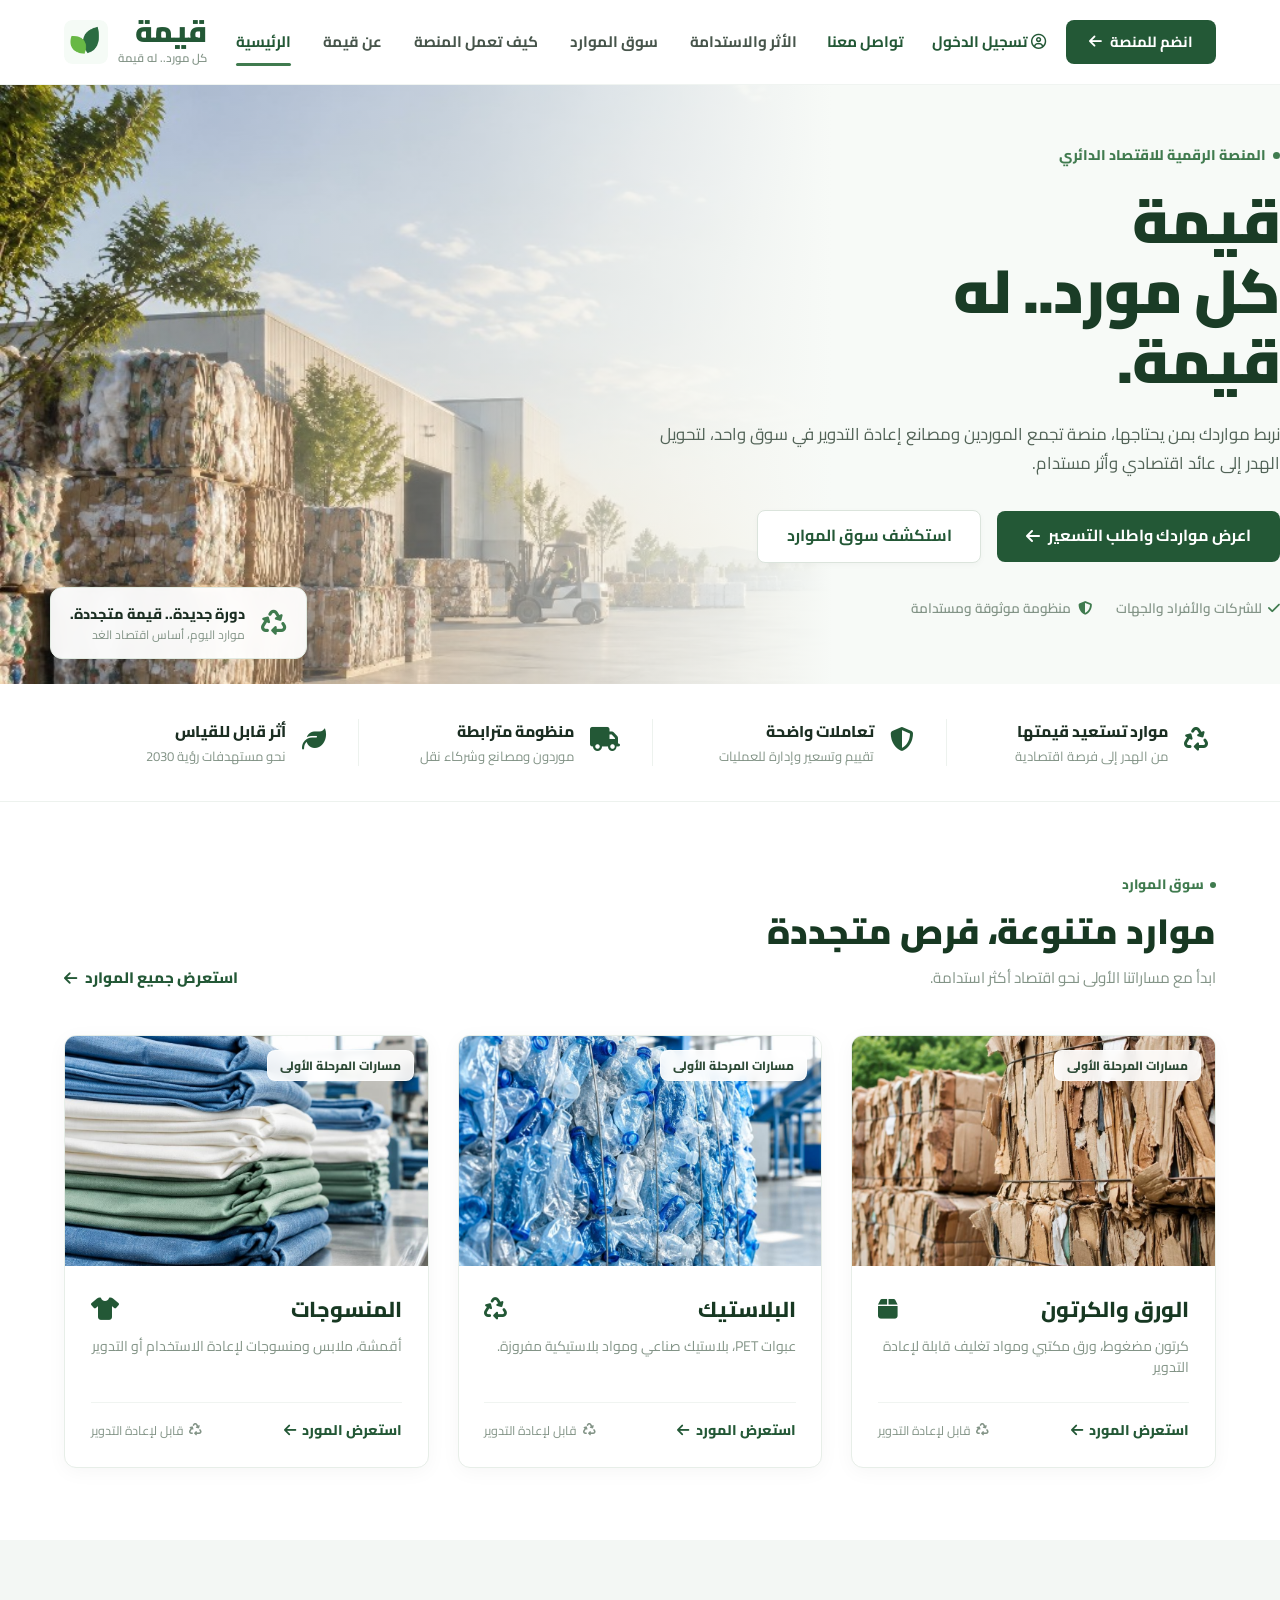
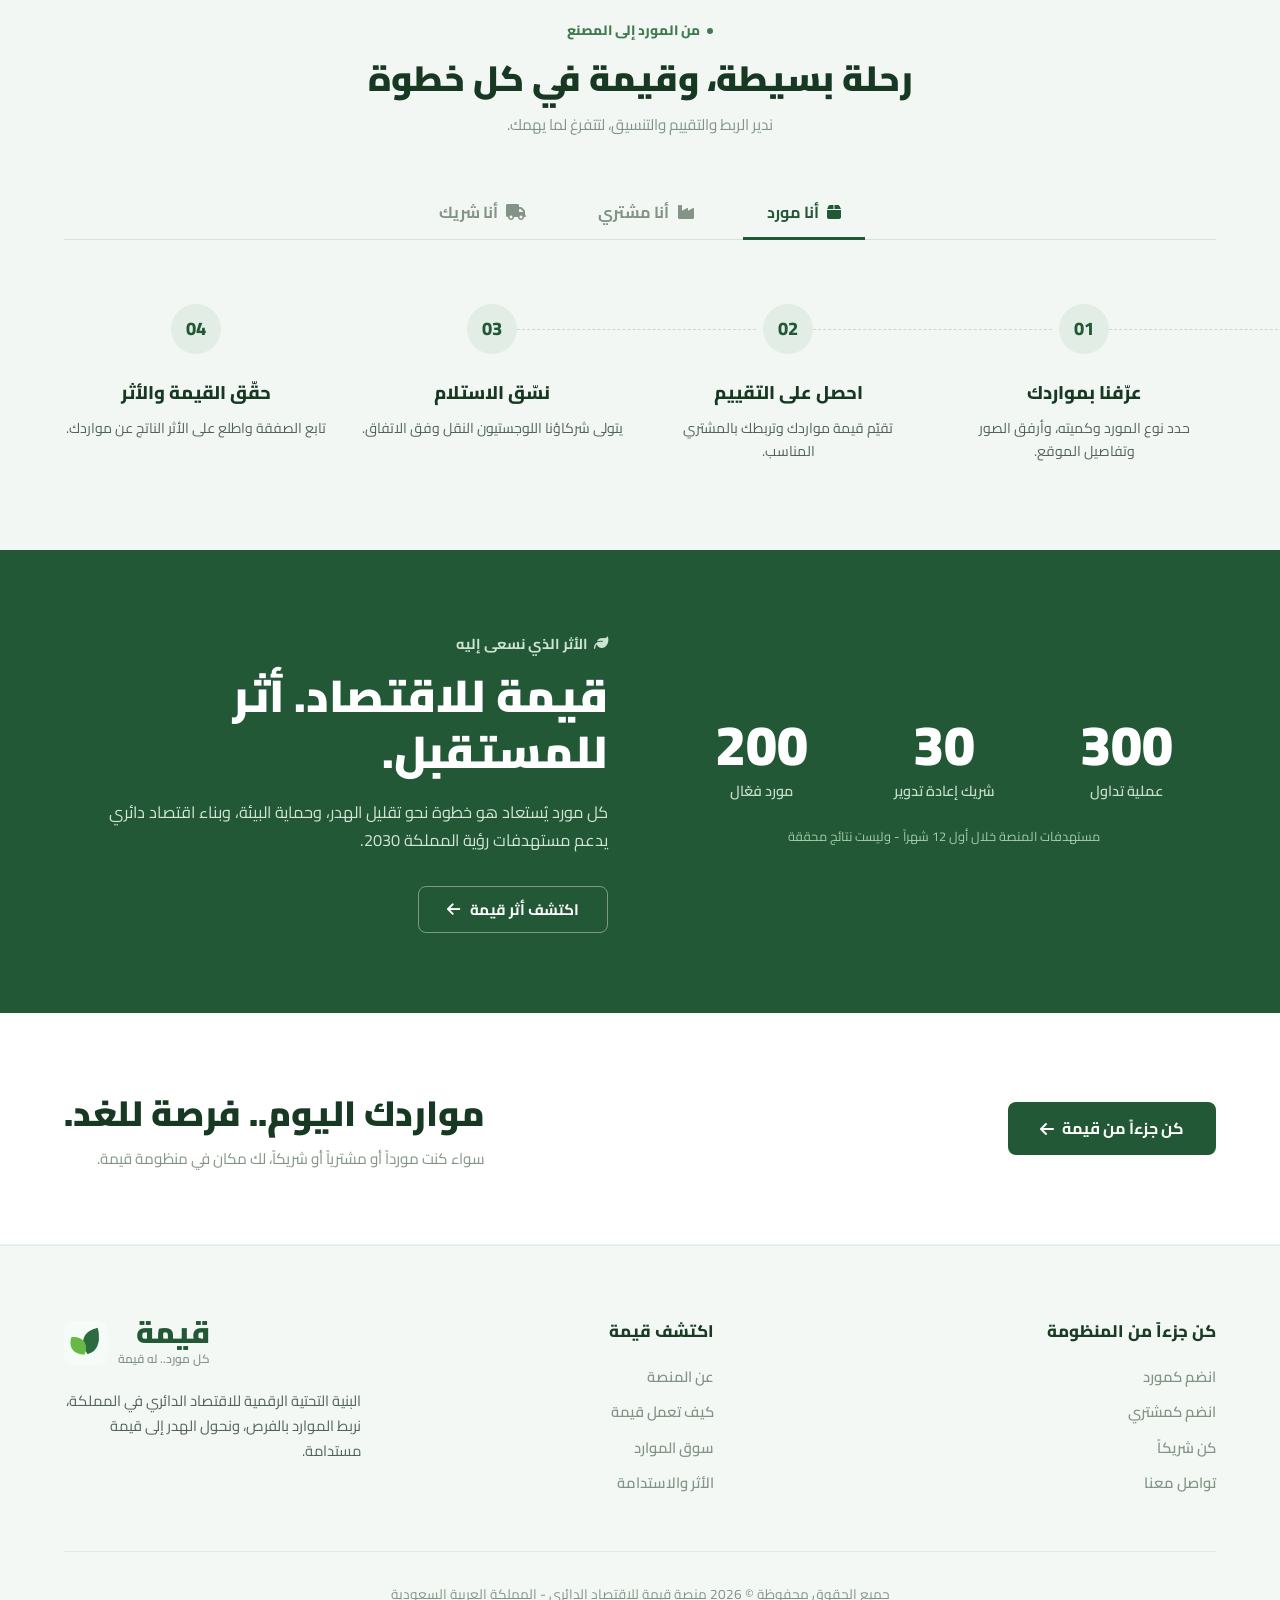
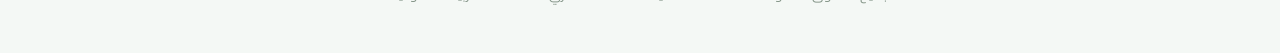
==== index.html @ e6c1860f "Initial commit: منصة قيمة - البنية التحتية الرقمية للاقتصاد الدائري" ====
<!DOCTYPE html>
<html lang="ar" dir="rtl">
<head>
  <meta charset="UTF-8">
  <meta name="viewport" content="width=device-width, initial-scale=1.0">
  <title>قيمة | كل مورد.. له قيمة</title>
  <meta name="description" content="منصة قيمة - المنصة الرقمية للاقتصاد الدائري في المملكة. نربط مواردك بمن يحتاجها، منصة تجمع الموردين ومصانع إعادة التدوير في سوق واحد، لتحويل الهدر إلى عائد واثر مستدام.">
  <link rel="icon" type="image/png" href="images/logo.png">

  <!-- خط Cairo الرسمي -->
  <link rel="preconnect" href="https://fonts.googleapis.com">
  <link rel="preconnect" href="https://fonts.gstatic.com" crossorigin>
  <link href="https://fonts.googleapis.com/css2?family=Cairo:wght@400;600;700;800;900&display=swap" rel="stylesheet">
  
  <!-- Font Awesome Icons -->
  <link rel="stylesheet" href="https://cdnjs.cloudflare.com/ajax/libs/font-awesome/6.4.0/css/all.min.css">
  
  <!-- Stylesheet -->
  <link rel="stylesheet" href="css/style.css">
</head>
<body>

  <!-- شريط الملاحة العلوي -->
  <header class="site-header">
    <div class="container nav-wrapper">
      <!-- أزرار الإجراء والدخول في اليسار -->
      <div class="nav-actions">
        <a href="register.html" class="btn-green-pill">
          انضم للمنصة <i class="fas fa-arrow-left"></i>
        </a>
        <a href="login.html" class="contact-nav-link" style="margin-left: 0.5rem;">
          <i class="far fa-user-circle"></i> تسجيل الدخول
        </a>
        <a href="#contact" class="contact-nav-link">تواصل معنا</a>
      </div>

      <!-- روابط القائمة في المنتصف -->
      <nav class="nav-menu">
        <a href="#impact" class="nav-link">الأثر والاستدامة</a>
        <a href="#marketplace" class="nav-link">سوق الموارد</a>
        <a href="#how-it-works" class="nav-link">كيف تعمل المنصة</a>
        <a href="#about" class="nav-link">عن قيمة</a>
        <a href="#" class="nav-link active">الرئيسية</a>
      </nav>

      <!-- الشعار في اليمين مع الصورة الأصلية -->
      <a href="index.html" class="logo-area">
        <div class="logo-text-wrap">
          <h1>قيمة</h1>
          <span>كل مورد.. له قيمة</span>
        </div>
        <img src="images/logo.png" alt="شعار منصة قيمة" class="logo-img-tag">
      </a>
    </div>
  </header>

  <!-- قسم الـ Hero الرئيسي مع صورة المستودع الأصلية -->
  <section class="hero-section" id="about">
    <div class="hero-bg-container">
      <img src="images/hero.jpg" alt="مستودع إعادة التدوير وإدارة الموارد" class="hero-bg-img">
      <div class="hero-overlay"></div>
    </div>

    <!-- البطاقة العائمة أسفل يمين خلفية البطل -->
    <div class="hero-floating-card">
      <div class="floating-card-icon">
        <i class="fas fa-recycle"></i>
      </div>
      <div class="floating-card-text">
        <h4>دورة جديدة.. قيمة متجددة.</h4>
        <p>موارد اليوم، أساس اقتصاد الغد</p>
      </div>
    </div>

    <div class="container hero-content-wrapper">
      <div class="hero-text-block">
        <div class="hero-tag">
          <span class="dot"></span> المنصة الرقمية للاقتصاد الدائري
        </div>

        <h2 class="hero-heading">
          قيمة<br>
          كل مورد.. له<br>
          قيمة.
        </h2>

        <p class="hero-desc">
          نربط مواردك بمن يحتاجها، منصة تجمع الموردين ومصانع إعادة التدوير في سوق واحد، لتحويل الهدر إلى عائد اقتصادي وأثر مستدام.
        </p>

        <div class="hero-btn-group">
          <a href="portal.html?tab=supplier" class="btn-green-pill" style="padding: 0.8rem 1.8rem; font-size: 1rem;">
            اعرض مواردك واطلب التسعير <i class="fas fa-arrow-left"></i>
          </a>
          <a href="#marketplace" class="btn-outline-white-card" style="padding: 0.8rem 1.8rem; font-size: 1rem;">
            استكشف سوق الموارد
          </a>
        </div>

        <div class="hero-trust-indicators">
          <span><i class="fas fa-check"></i> للشركات والأفراد والجهات</span>
          <span><i class="fas fa-shield-alt"></i> منظومة موثوقة ومستدامة</span>
        </div>
      </div>
    </div>
  </section>

  <!-- شريط الميزات الأربعة -->
  <section class="features-strip">
    <div class="container">
      <div class="features-grid">
        <div class="feature-col">
          <div class="feature-icon-box"><i class="fas fa-recycle"></i></div>
          <div class="feature-info">
            <h4>موارد تستعيد قيمتها</h4>
            <p>من الهدر إلى فرصة اقتصادية</p>
          </div>
        </div>

        <div class="feature-col">
          <div class="feature-icon-box"><i class="fas fa-shield-halved"></i></div>
          <div class="feature-info">
            <h4>تعاملات واضحة</h4>
            <p>تقييم وتسعير وإدارة للعمليات</p>
          </div>
        </div>

        <div class="feature-col">
          <div class="feature-icon-box"><i class="fas fa-truck"></i></div>
          <div class="feature-info">
            <h4>منظومة مترابطة</h4>
            <p>موردون ومصانع وشركاء نقل</p>
          </div>
        </div>

        <div class="feature-col">
          <div class="feature-icon-box"><i class="fas fa-leaf"></i></div>
          <div class="feature-info">
            <h4>أثر قابل للقياس</h4>
            <p>نحو مستهدفات رؤية 2030</p>
          </div>
        </div>
      </div>
    </div>
  </section>

  <!-- قسم سوق الموارد - موارد متنوعة، فرص متجددة مع الصور المرفقة الأصلية -->
  <section class="section-marketplace" id="marketplace">
    <div class="container">
      <div class="sec-head-flex">
        <div>
          <div class="sec-subtitle-tag"><span class="dot"></span> سوق الموارد</div>
          <h2 class="sec-main-title">موارد متنوعة، فرص متجددة</h2>
          <p class="sec-description">ابدأ مع مساراتنا الأولى نحو اقتصاد أكثر استدامة.</p>
        </div>
        <a href="portal.html?tab=buyer" class="link-all-items">
          استعرض جميع الموارد <i class="fas fa-arrow-left"></i>
        </a>
      </div>

      <div class="resource-cards-grid">
        <!-- بطاقة 1: الورق والكرتون مع صورتها الحقيقية -->
        <div class="resource-card">
          <div class="card-img-wrapper">
            <img src="images/paper.jpg" alt="الورق والكرتون">
            <span class="card-badge-phase">مسارات المرحلة الأولى</span>
          </div>
          <div class="card-body-content">
            <div class="card-title-row">
              <h3>الورق والكرتون</h3>
              <i class="fas fa-box card-type-icon"></i>
            </div>
            <p class="card-description-text">كرتون مضغوط، ورق مكتبي ومواد تغليف قابلة لإعادة التدوير</p>
            <div class="card-footer-action">
              <a href="portal.html?tab=buyer" class="view-resource-btn">
                استعرض المورد <i class="fas fa-arrow-left"></i>
              </a>
              <span class="recyclable-tag"><i class="fas fa-recycle"></i> قابل لإعادة التدوير</span>
            </div>
          </div>
        </div>

        <!-- بطاقة 2: البلاستيك مع صورتها الحقيقية -->
        <div class="resource-card">
          <div class="card-img-wrapper">
            <img src="images/plastic.jpg" alt="البلاستيك">
            <span class="card-badge-phase">مسارات المرحلة الأولى</span>
          </div>
          <div class="card-body-content">
            <div class="card-title-row">
              <h3>البلاستيك</h3>
              <i class="fas fa-recycle card-type-icon"></i>
            </div>
            <p class="card-description-text">عبوات PET، بلاستيك صناعي ومواد بلاستيكية مفروزة.</p>
            <div class="card-footer-action">
              <a href="portal.html?tab=buyer" class="view-resource-btn">
                استعرض المورد <i class="fas fa-arrow-left"></i>
              </a>
              <span class="recyclable-tag"><i class="fas fa-recycle"></i> قابل لإعادة التدوير</span>
            </div>
          </div>
        </div>

        <!-- بطاقة 3: المنسوجات مع صورتها الحقيقية -->
        <div class="resource-card">
          <div class="card-img-wrapper">
            <img src="images/textiles.jpg" alt="المنسوجات">
            <span class="card-badge-phase">مسارات المرحلة الأولى</span>
          </div>
          <div class="card-body-content">
            <div class="card-title-row">
              <h3>المنسوجات</h3>
              <i class="fas fa-shirt card-type-icon"></i>
            </div>
            <p class="card-description-text">أقمشة، ملابس ومنسوجات لإعادة الاستخدام أو التدوير</p>
            <div class="card-footer-action">
              <a href="portal.html?tab=buyer" class="view-resource-btn">
                استعرض المورد <i class="fas fa-arrow-left"></i>
              </a>
              <span class="recyclable-tag"><i class="fas fa-recycle"></i> قابل لإعادة التدوير</span>
            </div>
          </div>
        </div>
      </div>
    </div>
  </section>

  <!-- قسم كيف تعمل المنصة - رحلة بسيطة، وقيمة في كل خطوة -->
  <section class="section-process" id="how-it-works">
    <div class="container">
      <div class="process-header">
        <div class="sec-subtitle-tag" style="justify-content: center;"><span class="dot"></span> من المورد إلى المصنع</div>
        <h2 class="sec-main-title">رحلة بسيطة، وقيمة في كل خطوة</h2>
        <p class="sec-description">ندير الربط والتقييم والتنسيق، لتتفرغ لما يهمك.</p>
      </div>

      <!-- تبويبات المسارات -->
      <div class="process-tabs-wrap">
        <button class="process-tab-btn active" data-role="supplier">
          <i class="fas fa-box"></i> أنا مورد
        </button>
        <button class="process-tab-btn" data-role="buyer">
          <i class="fas fa-industry"></i> أنا مشتري
        </button>
        <button class="process-tab-btn" data-role="partner">
          <i class="fas fa-truck"></i> أنا شريك
        </button>
      </div>

      <!-- خطوات المسار -->
      <div class="steps-flow-grid" id="processStepsContainer">
        <!-- خطوة 1 -->
        <div class="step-flow-box">
          <div class="step-number-circle">01</div>
          <h4>عرّفنا بمواردك</h4>
          <p>حدد نوع المورد وكميته، وأرفق الصور وتفاصيل الموقع.</p>
        </div>

        <!-- خطوة 2 -->
        <div class="step-flow-box">
          <div class="step-number-circle">02</div>
          <h4>احصل على التقييم</h4>
          <p>تقيّم قيمة مواردك وتربطك بالمشتري المناسب.</p>
        </div>

        <!-- خطوة 3 -->
        <div class="step-flow-box">
          <div class="step-number-circle">03</div>
          <h4>نسّق الاستلام</h4>
          <p>يتولى شركاؤنا اللوجستيون النقل وفق الاتفاق.</p>
        </div>

        <!-- خطوة 4 -->
        <div class="step-flow-box">
          <div class="step-number-circle">04</div>
          <h4>حقّق القيمة والأثر</h4>
          <p>تابع الصفقة واطلع على الأثر الناتج عن مواردك.</p>
        </div>
      </div>
    </div>
  </section>

  <!-- قسم الأثر الأخضر الداكن - قيمة للاقتصاد. أثر للمستقبل -->
  <section class="section-green-impact" id="impact">
    <div class="container">
      <div class="impact-split-grid">
        <!-- أرقام ومؤشرات الأثر في اليسار -->
        <div class="impact-stats-side">
          <div class="impact-stats-row">
            <div class="stat-metric-box">
              <div class="metric-num">300</div>
              <div class="metric-lbl">عملية تداول</div>
            </div>
            <div class="stat-metric-box">
              <div class="metric-num">30</div>
              <div class="metric-lbl">شريك إعادة تدوير</div>
            </div>
            <div class="stat-metric-box">
              <div class="metric-num">200</div>
              <div class="metric-lbl">مورد فعّال</div>
            </div>
          </div>
          <div class="stat-subtext-note">
            مستهدفات المنصة خلال أول 12 شهراً - وليست نتائج محققة
          </div>
        </div>

        <!-- النصوص والزر في اليمين -->
        <div class="impact-content-side">
          <div class="impact-tag">
            <i class="fas fa-leaf"></i> الأثر الذي نسعى إليه
          </div>
          <h2 class="impact-title">قيمة للاقتصاد. أثر للمستقبل.</h2>
          <p class="impact-desc">
            كل مورد يُستعاد هو خطوة نحو تقليل الهدر، وحماية البيئة، وبناء اقتصاد دائري يدعم مستهدفات رؤية المملكة 2030.
          </p>
          <a href="portal.html?tab=esg" class="impact-cta-btn">
            اكتشف أثر قيمة <i class="fas fa-arrow-left"></i>
          </a>
        </div>
      </div>
    </div>
  </section>

  <!-- شريط الدعوة للانضمام - مواردك اليوم.. فرصة للغد -->
  <section class="section-join-bar" id="contact">
    <div class="container join-bar-flex">
      <a href="portal.html?tab=supplier" class="btn-green-pill" style="padding: 0.85rem 2rem; font-size: 1rem;">
        كن جزءاً من قيمة <i class="fas fa-arrow-left"></i>
      </a>

      <div class="join-text-wrap">
        <h3>مواردك اليوم.. فرصة للغد.</h3>
        <p>سواء كنت مورداً أو مشترياً أو شريكاً، لك مكان في منظومة قيمة.</p>
      </div>
    </div>
  </section>

  <!-- الفوتر النقي الأنيق المتطابق مع التصميم مع الشعار الرسمي -->
  <footer class="site-footer-clean">
    <div class="container">
      <div class="footer-clean-grid">
        <!-- الروابط: انضم إلينا -->
        <div class="footer-clean-col">
          <h4>كن جزءاً من المنظومة</h4>
          <div class="footer-links-clean">
            <a href="portal.html?tab=supplier">انضم كمورد</a>
            <a href="portal.html?tab=buyer">انضم كمشتري</a>
            <a href="portal.html?tab=admin">كن شريكاً</a>
            <a href="#contact">تواصل معنا</a>
          </div>
        </div>

        <!-- الروابط: استكشف قيمة -->
        <div class="footer-clean-col">
          <h4>اكتشف قيمة</h4>
          <div class="footer-links-clean">
            <a href="#about">عن المنصة</a>
            <a href="#how-it-works">كيف تعمل قيمة</a>
            <a href="#marketplace">سوق الموارد</a>
            <a href="#impact">الأثر والاستدامة</a>
          </div>
        </div>

        <!-- هوية الشعار في اليمين مع الصورة الأصلية -->
        <div class="footer-brand-side">
          <div class="logo-area" style="justify-content: flex-end;">
            <div class="logo-text-wrap" style="text-align: right;">
              <h2 style="font-size: 1.85rem; font-weight: 900; color: var(--primary-green); line-height: 1;">قيمة</h2>
              <span style="font-size: 0.75rem; color: var(--text-muted); font-weight: 600;">كل مورد.. له قيمة</span>
            </div>
            <img src="images/logo.png" alt="شعار منصة قيمة" class="logo-img-tag">
          </div>
          <p>
            البنية التحتية الرقمية للاقتصاد الدائري في المملكة، نربط الموارد بالفرص، ونحول الهدر إلى قيمة مستدامة.
          </p>
        </div>
      </div>

      <div class="footer-copyright">
        جميع الحقوق محفوظة © 2026 منصة قيمة للاقتصاد الدائري - المملكة العربية السعودية
      </div>
    </div>
  </footer>

  <!-- ملف الجافاسكريبت -->
  <script src="js/main.js"></script>
</body>
</html>
---- css/style.css ----
/* ==========================================================================
   منصة قيمة - Design System & Exact Match to Provided UI
   Clean, Elegant, Light-Themed Saudi Sustainability Identity
   ========================================================================== */

:root {
  --primary-green: #235836;
  --primary-hover: #1b442a;
  --accent-green: #407b4f;
  --light-green-bg: #f5f8f5;
  --card-tag-bg: #f8fafc;
  --text-dark: #1b2e22;
  --text-body: #526357;
  --text-muted: #839487;
  --border-color: #e4ebe5;
  --white: #ffffff;
  --radius-sm: 8px;
  --radius-md: 12px;
  --radius-lg: 18px;
  --radius-pill: 9999px;
  --font-family: 'Cairo', system-ui, -apple-system, sans-serif;
  --shadow-subtle: 0 4px 20px rgba(0, 0, 0, 0.04);
  --shadow-hover: 0 10px 30px rgba(35, 88, 54, 0.08);
  --transition: all 0.25s ease-in-out;
}

* {
  margin: 0;
  padding: 0;
  box-sizing: border-box;
}

html {
  scroll-behavior: smooth;
}

body {
  font-family: var(--font-family);
  direction: rtl;
  text-align: right;
  background-color: var(--white);
  color: var(--text-dark);
  line-height: 1.6;
  overflow-x: hidden;
}

a {
  text-decoration: none;
  color: inherit;
  transition: var(--transition);
}

ul {
  list-style: none;
}

.container {
  width: 90%;
  max-width: 1280px;
  margin: 0 auto;
}

/* ---------------- Navbar ---------------- */
.site-header {
  background: var(--white);
  border-bottom: 1px solid #f0f4f1;
  position: sticky;
  top: 0;
  z-index: 1000;
}

.nav-wrapper {
  display: flex;
  align-items: center;
  justify-content: space-between;
  height: 84px;
}

.logo-area {
  display: flex;
  align-items: center;
  gap: 0.6rem;
}

.logo-img-tag {
  width: 44px;
  height: 44px;
  object-fit: contain;
  border-radius: var(--radius-sm);
}

.logo-text-wrap h1 {
  font-size: 1.85rem;
  font-weight: 900;
  color: var(--primary-green);
  line-height: 1;
  letter-spacing: -0.5px;
}

.logo-text-wrap span {
  font-size: 0.72rem;
  color: var(--text-muted);
  font-weight: 600;
  display: block;
  margin-top: 2px;
}

.nav-menu {
  display: flex;
  align-items: center;
  gap: 2rem;
}

.nav-link {
  font-size: 0.95rem;
  font-weight: 700;
  color: #47554b;
  position: relative;
  padding: 0.5rem 0;
}

.nav-link:hover, .nav-link.active {
  color: var(--primary-green);
}

.nav-link.active::after {
  content: '';
  position: absolute;
  bottom: -4px;
  right: 0;
  width: 100%;
  height: 3px;
  background-color: var(--accent-green);
  border-radius: var(--radius-pill);
}

.nav-actions {
  display: flex;
  align-items: center;
  gap: 1.25rem;
}

.contact-nav-link {
  font-weight: 700;
  font-size: 0.95rem;
  color: var(--primary-green);
}

.btn-green-pill {
  background-color: var(--primary-green);
  color: var(--white);
  padding: 0.65rem 1.45rem;
  border-radius: var(--radius-sm);
  font-weight: 700;
  font-size: 0.92rem;
  display: inline-flex;
  align-items: center;
  gap: 0.5rem;
  transition: var(--transition);
}

.btn-green-pill:hover {
  background-color: var(--primary-hover);
  color: var(--white);
}

.btn-outline-white-card {
  background: var(--white);
  border: 1px solid #dbe4dc;
  color: var(--primary-green);
  padding: 0.65rem 1.6rem;
  border-radius: var(--radius-sm);
  font-weight: 700;
  font-size: 0.95rem;
  display: inline-flex;
  align-items: center;
  gap: 0.5rem;
  box-shadow: 0 2px 6px rgba(0,0,0,0.03);
  transition: var(--transition);
}

.btn-outline-white-card:hover {
  border-color: var(--primary-green);
}

/* ---------------- Hero Section ---------------- */
.hero-section {
  position: relative;
  min-height: 580px;
  display: flex;
  align-items: center;
  overflow: hidden;
  background-color: #f7faf7;
  padding: 3.5rem 0 4rem;
}

.hero-bg-container {
  position: absolute;
  top: 0;
  left: 0;
  right: 0;
  bottom: 0;
  z-index: 1;
}

.hero-bg-img {
  width: 100%;
  height: 100%;
  object-fit: cover;
  object-position: left center;
}

.hero-overlay {
  position: absolute;
  top: 0;
  left: 0;
  right: 0;
  bottom: 0;
  background: linear-gradient(90deg, transparent 0%, rgba(247, 250, 247, 0.4) 35%, #f7faf7 65%, #f7faf7 100%);
}

.hero-content-wrapper {
  position: relative;
  z-index: 2;
  width: 100%;
  display: flex;
  justify-content: flex-start;
}

.hero-text-block {
  max-width: 630px;
  text-align: right;
  margin-right: 0;
  margin-left: auto;
}

.hero-tag {
  display: inline-flex;
  align-items: center;
  gap: 0.45rem;
  font-size: 0.88rem;
  font-weight: 800;
  color: var(--accent-green);
  margin-bottom: 1.25rem;
}

.hero-tag .dot {
  width: 7px;
  height: 7px;
  background-color: var(--accent-green);
  border-radius: 50%;
}

.hero-heading {
  font-size: 3.8rem;
  font-weight: 900;
  color: #1a3c26;
  line-height: 1.15;
  margin-bottom: 1.5rem;
  letter-spacing: -1px;
}

.hero-desc {
  font-size: 1.05rem;
  color: var(--text-body);
  line-height: 1.7;
  margin-bottom: 2rem;
}

.hero-btn-group {
  display: flex;
  align-items: center;
  gap: 1rem;
  margin-bottom: 2.2rem;
}

.hero-trust-indicators {
  display: flex;
  align-items: center;
  gap: 1.5rem;
  font-size: 0.85rem;
  color: var(--text-muted);
  font-weight: 600;
}

.hero-trust-indicators span {
  display: inline-flex;
  align-items: center;
  gap: 0.4rem;
}

.hero-trust-indicators i {
  color: var(--accent-green);
}

/* Floating Card on Bottom-Left over the warehouse image */
.hero-floating-card {
  position: absolute;
  bottom: 25px;
  left: 50px;
  right: auto;
  z-index: 3;
  background: rgba(255, 255, 255, 0.95);
  backdrop-filter: blur(8px);
  padding: 0.85rem 1.2rem;
  border-radius: var(--radius-md);
  border: 1px solid #e2ece3;
  box-shadow: 0 8px 24px rgba(0, 0, 0, 0.08);
  display: flex;
  align-items: center;
  gap: 1rem;
}

.floating-card-icon {
  font-size: 1.6rem;
  color: var(--accent-green);
}

.floating-card-text h4 {
  font-size: 0.9rem;
  font-weight: 800;
  color: var(--text-dark);
}

.floating-card-text p {
  font-size: 0.75rem;
  color: var(--text-muted);
}

/* ---------------- 4 Features Strip ---------------- */
.features-strip {
  border-bottom: 1px solid #edf2ee;
  background: var(--white);
  padding: 2.2rem 0;
}

.features-grid {
  display: grid;
  grid-template-columns: repeat(4, 1fr);
  gap: 1.5rem;
}

.feature-col {
  display: flex;
  align-items: flex-start;
  gap: 1rem;
  padding: 0 0.5rem;
}

.feature-col:not(:last-child) {
  border-left: 1px solid #edf2ee;
}

.feature-icon-box {
  font-size: 1.5rem;
  color: var(--primary-green);
  flex-shrink: 0;
  margin-top: 2px;
}

.feature-info h4 {
  font-size: 0.98rem;
  font-weight: 800;
  color: var(--text-dark);
  margin-bottom: 0.2rem;
}

.feature-info p {
  font-size: 0.82rem;
  color: var(--text-muted);
  line-height: 1.4;
}

/* ---------------- Marketplace Section ---------------- */
.section-marketplace {
  padding: 4.5rem 0;
  background: var(--white);
}

.sec-head-flex {
  display: flex;
  justify-content: space-between;
  align-items: flex-end;
  margin-bottom: 2.8rem;
}

.sec-subtitle-tag {
  font-size: 0.85rem;
  font-weight: 800;
  color: var(--accent-green);
  display: flex;
  align-items: center;
  gap: 0.4rem;
  margin-bottom: 0.5rem;
}

.sec-subtitle-tag .dot {
  width: 6px;
  height: 6px;
  background: var(--accent-green);
  border-radius: 50%;
}

.sec-main-title {
  font-size: 2.2rem;
  font-weight: 900;
  color: #173822;
  margin-bottom: 0.4rem;
}

.sec-description {
  font-size: 0.95rem;
  color: var(--text-muted);
}

.link-all-items {
  font-size: 0.95rem;
  font-weight: 800;
  color: var(--primary-green);
  display: inline-flex;
  align-items: center;
  gap: 0.5rem;
}

.link-all-items:hover {
  color: var(--accent-green);
}

.resource-cards-grid {
  display: grid;
  grid-template-columns: repeat(3, 1fr);
  gap: 1.8rem;
}

.resource-card {
  background: var(--white);
  border: 1px solid #e7eee8;
  border-radius: var(--radius-md);
  overflow: hidden;
  transition: var(--transition);
  box-shadow: var(--shadow-subtle);
  display: flex;
  flex-direction: column;
}

.resource-card:hover {
  transform: translateY(-5px);
  box-shadow: var(--shadow-hover);
  border-color: #cbdccf;
}

.card-img-wrapper {
  position: relative;
  height: 230px;
  width: 100%;
  overflow: hidden;
  background: #e2ece3;
}

.card-img-wrapper img {
  width: 100%;
  height: 100%;
  object-fit: cover;
}

.card-badge-phase {
  position: absolute;
  top: 14px;
  right: 14px;
  background: rgba(255, 255, 255, 0.9);
  backdrop-filter: blur(4px);
  color: #2c4935;
  font-size: 0.75rem;
  font-weight: 800;
  padding: 0.3rem 0.75rem;
  border-radius: var(--radius-sm);
  border: 1px solid rgba(255, 255, 255, 0.5);
}

.card-body-content {
  padding: 1.6rem;
  flex-grow: 1;
  display: flex;
  flex-direction: column;
}

.card-title-row {
  display: flex;
  align-items: center;
  justify-content: space-between;
  margin-bottom: 0.6rem;
}

.card-title-row h3 {
  font-size: 1.35rem;
  font-weight: 800;
  color: #173822;
}

.card-type-icon {
  font-size: 1.4rem;
  color: var(--primary-green);
}

.card-description-text {
  font-size: 0.88rem;
  color: var(--text-muted);
  line-height: 1.5;
  margin-bottom: 1.5rem;
}

.card-footer-action {
  margin-top: auto;
  border-top: 1px solid #f0f4f1;
  padding-top: 1rem;
  display: flex;
  align-items: center;
  justify-content: space-between;
}

.view-resource-btn {
  font-size: 0.88rem;
  font-weight: 800;
  color: var(--primary-green);
  display: inline-flex;
  align-items: center;
  gap: 0.4rem;
}

.view-resource-btn:hover {
  gap: 0.7rem;
}

.recyclable-tag {
  font-size: 0.78rem;
  color: var(--text-muted);
  display: inline-flex;
  align-items: center;
  gap: 0.35rem;
}

/* ---------------- 4-Step Process Section ---------------- */
.section-process {
  padding: 5rem 0 5.5rem;
  background-color: #f3f7f4;
}

.process-header {
  text-align: center;
  margin-bottom: 3rem;
}

.process-tabs-wrap {
  display: flex;
  justify-content: center;
  gap: 1.5rem;
  margin-bottom: 4rem;
  border-bottom: 1px solid #d9e4db;
  padding-bottom: 0;
}

.process-tab-btn {
  background: transparent;
  border: none;
  font-family: inherit;
  font-size: 1rem;
  font-weight: 700;
  color: var(--text-muted);
  cursor: pointer;
  padding: 0.75rem 1.5rem;
  position: relative;
  display: inline-flex;
  align-items: center;
  gap: 0.5rem;
  transition: var(--transition);
}

.process-tab-btn.active {
  color: var(--primary-green);
}

.process-tab-btn.active::after {
  content: '';
  position: absolute;
  bottom: -1px;
  right: 0;
  width: 100%;
  height: 3px;
  background-color: var(--primary-green);
}

.steps-flow-grid {
  display: grid;
  grid-template-columns: repeat(4, 1fr);
  gap: 2rem;
  text-align: center;
}

.step-flow-box {
  position: relative;
}

.step-flow-box:not(:last-child)::after {
  content: '';
  position: absolute;
  top: 25px;
  right: -50%;
  left: auto;
  width: 100%;
  height: 1px;
  border-top: 1px dashed #cbdad0;
  z-index: 1;
}

.step-number-circle {
  width: 50px;
  height: 50px;
  border-radius: 50%;
  background: #e2ede5;
  color: var(--primary-green);
  font-size: 1.15rem;
  font-weight: 800;
  display: flex;
  align-items: center;
  justify-content: center;
  margin: 0 auto 1.5rem;
  position: relative;
  z-index: 2;
  transition: var(--transition);
}

.step-flow-box:hover .step-number-circle {
  background: var(--primary-green);
  color: var(--white);
}

.step-flow-box h4 {
  font-size: 1.15rem;
  font-weight: 800;
  color: #173822;
  margin-bottom: 0.6rem;
}

.step-flow-box p {
  font-size: 0.88rem;
  color: var(--text-body);
  line-height: 1.6;
}

/* ---------------- Green Impact Banner ---------------- */
.section-green-impact {
  background: var(--primary-green);
  color: var(--white);
  padding: 5rem 0;
}

.impact-split-grid {
  display: grid;
  grid-template-columns: 1fr 1fr;
  align-items: center;
  gap: 4rem;
}

.impact-content-side {
  text-align: right;
}

.impact-tag {
  display: inline-flex;
  align-items: center;
  gap: 0.4rem;
  font-size: 0.9rem;
  color: #cde4d3;
  font-weight: 700;
  margin-bottom: 0.8rem;
}

.impact-title {
  font-size: 2.8rem;
  font-weight: 900;
  line-height: 1.25;
  margin-bottom: 1.2rem;
}

.impact-desc {
  font-size: 1.02rem;
  color: #d1e5d6;
  line-height: 1.7;
  margin-bottom: 2rem;
  max-width: 520px;
}

.impact-cta-btn {
  background: transparent;
  border: 1px solid rgba(255, 255, 255, 0.4);
  color: var(--white);
  padding: 0.65rem 1.75rem;
  border-radius: var(--radius-sm);
  font-weight: 700;
  font-size: 0.95rem;
  display: inline-flex;
  align-items: center;
  gap: 0.6rem;
  transition: var(--transition);
}

.impact-cta-btn:hover {
  background: var(--white);
  color: var(--primary-green);
}

.impact-stats-side {
  display: flex;
  flex-direction: column;
}

.impact-stats-row {
  display: flex;
  justify-content: space-around;
  text-align: center;
  margin-bottom: 1.5rem;
}

.stat-metric-box .metric-num {
  font-size: 3.5rem;
  font-weight: 900;
  line-height: 1;
  margin-bottom: 0.4rem;
}

.stat-metric-box .metric-lbl {
  font-size: 0.9rem;
  color: #c5decb;
  font-weight: 600;
}

.stat-subtext-note {
  text-align: center;
  font-size: 0.8rem;
  color: #a4cca9;
}

/* ---------------- Bottom Join Bar ---------------- */
.section-join-bar {
  padding: 4.5rem 0;
  background: var(--white);
  border-bottom: 1px solid #edf2ee;
}

.join-bar-flex {
  display: flex;
  justify-content: space-between;
  align-items: center;
}

.join-text-wrap h3 {
  font-size: 2.2rem;
  font-weight: 900;
  color: #173822;
  margin-bottom: 0.35rem;
}

.join-text-wrap p {
  font-size: 0.95rem;
  color: var(--text-muted);
}

/* ---------------- Clean Footer ---------------- */
.site-footer-clean {
  background: #f4f8f5;
  padding: 4.5rem 0 3rem;
  border-top: 1px solid #e6ede8;
}

.footer-clean-grid {
  display: grid;
  grid-template-columns: 1.5fr 1fr 1fr;
  gap: 3.5rem;
  margin-bottom: 3.5rem;
}

.footer-brand-side p {
  font-size: 0.92rem;
  color: var(--text-body);
  line-height: 1.7;
  margin-top: 1.2rem;
  max-width: 380px;
}

.footer-clean-col h4 {
  font-size: 1.05rem;
  font-weight: 800;
  color: #1a3c26;
  margin-bottom: 1.25rem;
}

.footer-links-clean {
  display: flex;
  flex-direction: column;
  gap: 0.75rem;
}

.footer-links-clean a {
  font-size: 0.92rem;
  color: var(--text-muted);
  font-weight: 600;
}

.footer-links-clean a:hover {
  color: var(--primary-green);
}

.footer-copyright {
  border-top: 1px solid #e1ebe3;
  padding-top: 2rem;
  text-align: center;
  font-size: 0.85rem;
  color: var(--text-muted);
}

/* ---------------- Responsive Styles ---------------- */
@media (max-width: 1024px) {
  .resource-cards-grid {
    grid-template-columns: repeat(2, 1fr);
  }
  .steps-flow-grid {
    grid-template-columns: repeat(2, 1fr);
  }
  .step-flow-box:not(:last-child)::after {
    display: none;
  }
  .impact-split-grid {
    grid-template-columns: 1fr;
    gap: 3rem;
  }
  .features-grid {
    grid-template-columns: repeat(2, 1fr);
  }
}

@media (max-width: 768px) {
  .nav-menu {
    display: none;
  }
  .hero-heading {
    font-size: 2.6rem;
  }
  .hero-btn-group {
    flex-direction: column;
    align-items: stretch;
  }
  .resource-cards-grid {
    grid-template-columns: 1fr;
  }
  .steps-flow-grid {
    grid-template-columns: 1fr;
  }
  .features-grid {
    grid-template-columns: 1fr;
  }
  .feature-col:not(:last-child) {
    border-left: none;
    border-bottom: 1px solid #edf2ee;
    padding-bottom: 1rem;
  }
  .join-bar-flex {
    flex-direction: column;
    text-align: center;
    gap: 1.5rem;
  }
  .footer-clean-grid {
    grid-template-columns: 1fr;
    gap: 2rem;
  }
  .hero-floating-card {
    display: none;
  }
}
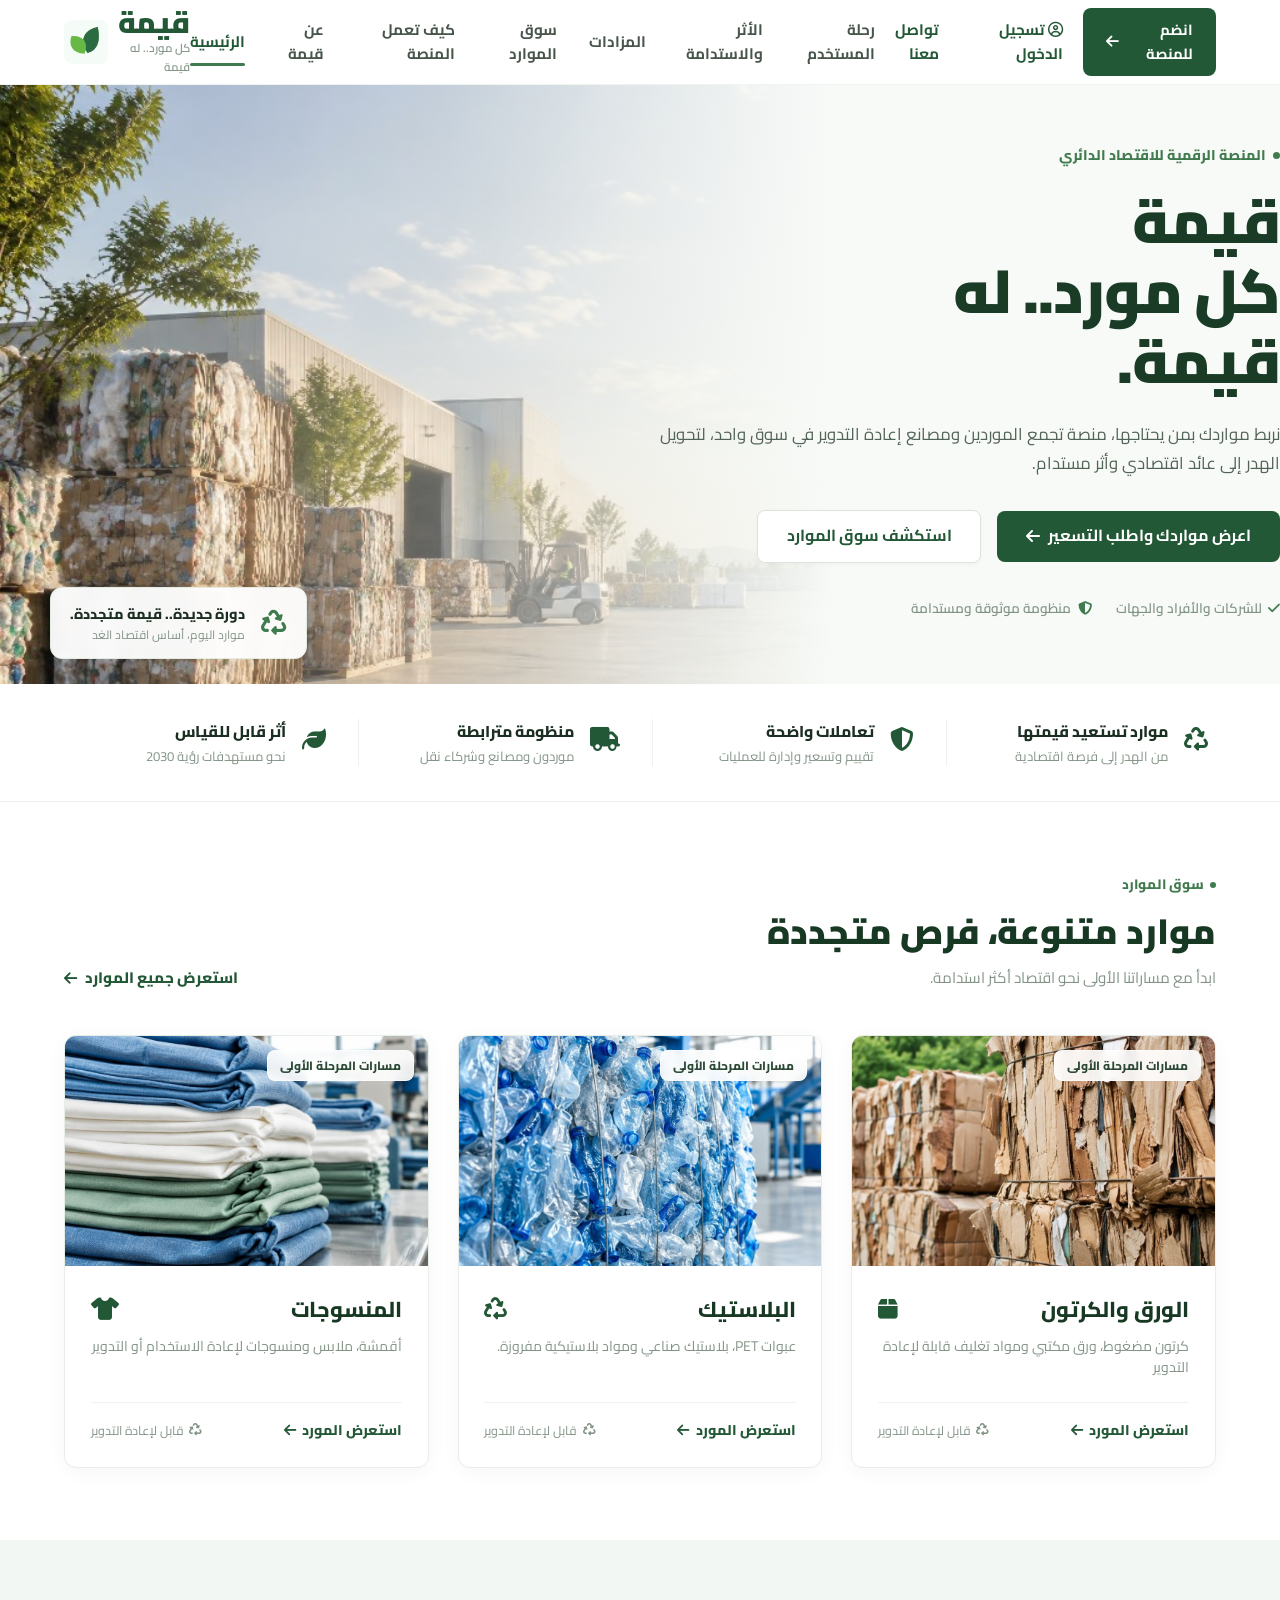
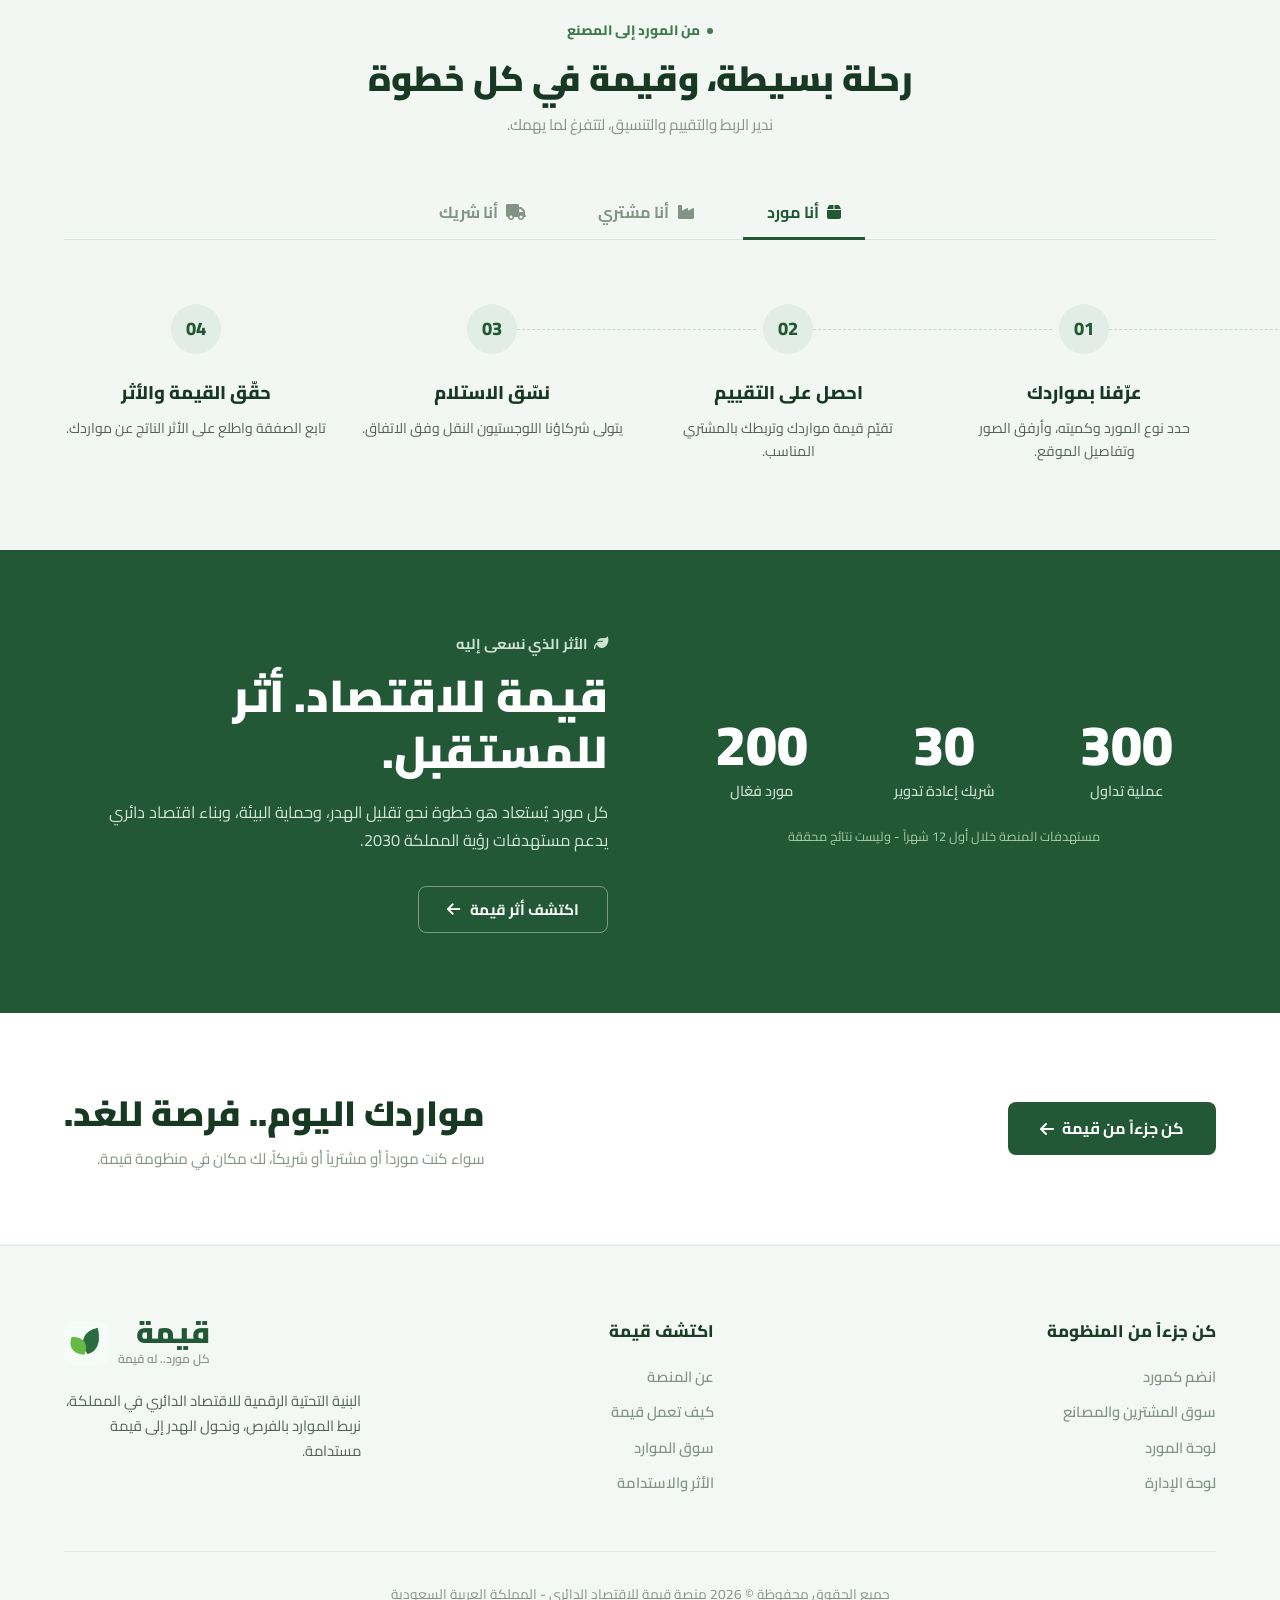
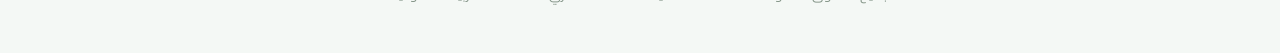
==== commit 0b3daaea: "feat: complete platform pages, cleanup duplicates, improve responsive design, and add README" ====
--- a/index.html
+++ b/index.html
@@ -32,15 +32,18 @@
           <i class="far fa-user-circle"></i> تسجيل الدخول
         </a>
         <a href="#contact" class="contact-nav-link">تواصل معنا</a>
+        <button class="mobile-menu-toggle" aria-label="القائمة"><i class="fas fa-bars"></i></button>
       </div>
 
       <!-- روابط القائمة في المنتصف -->
       <nav class="nav-menu">
+        <a href="user-journey.html" class="nav-link">رحلة المستخدم</a>
         <a href="#impact" class="nav-link">الأثر والاستدامة</a>
-        <a href="#marketplace" class="nav-link">سوق الموارد</a>
+        <a href="auction-details.html" class="nav-link">المزادات</a>
+        <a href="marketplace.html" class="nav-link">سوق الموارد</a>
         <a href="#how-it-works" class="nav-link">كيف تعمل المنصة</a>
         <a href="#about" class="nav-link">عن قيمة</a>
-        <a href="#" class="nav-link active">الرئيسية</a>
+        <a href="index.html" class="nav-link active">الرئيسية</a>
       </nav>
 
       <!-- الشعار في اليمين مع الصورة الأصلية -->
@@ -89,10 +92,10 @@
         </p>
 
         <div class="hero-btn-group">
-          <a href="portal.html?tab=supplier" class="btn-green-pill" style="padding: 0.8rem 1.8rem; font-size: 1rem;">
+          <a href="supplier-dashboard.html" class="btn-green-pill" style="padding: 0.8rem 1.8rem; font-size: 1rem;">
             اعرض مواردك واطلب التسعير <i class="fas fa-arrow-left"></i>
           </a>
-          <a href="#marketplace" class="btn-outline-white-card" style="padding: 0.8rem 1.8rem; font-size: 1rem;">
+          <a href="marketplace.html" class="btn-outline-white-card" style="padding: 0.8rem 1.8rem; font-size: 1rem;">
             استكشف سوق الموارد
           </a>
         </div>
@@ -153,7 +156,7 @@
           <h2 class="sec-main-title">موارد متنوعة، فرص متجددة</h2>
           <p class="sec-description">ابدأ مع مساراتنا الأولى نحو اقتصاد أكثر استدامة.</p>
         </div>
-        <a href="portal.html?tab=buyer" class="link-all-items">
+        <a href="marketplace.html" class="link-all-items">
           استعرض جميع الموارد <i class="fas fa-arrow-left"></i>
         </a>
       </div>
@@ -172,7 +175,7 @@
             </div>
             <p class="card-description-text">كرتون مضغوط، ورق مكتبي ومواد تغليف قابلة لإعادة التدوير</p>
             <div class="card-footer-action">
-              <a href="portal.html?tab=buyer" class="view-resource-btn">
+              <a href="marketplace.html" class="view-resource-btn">
                 استعرض المورد <i class="fas fa-arrow-left"></i>
               </a>
               <span class="recyclable-tag"><i class="fas fa-recycle"></i> قابل لإعادة التدوير</span>
@@ -193,7 +196,7 @@
             </div>
             <p class="card-description-text">عبوات PET، بلاستيك صناعي ومواد بلاستيكية مفروزة.</p>
             <div class="card-footer-action">
-              <a href="portal.html?tab=buyer" class="view-resource-btn">
+              <a href="marketplace.html" class="view-resource-btn">
                 استعرض المورد <i class="fas fa-arrow-left"></i>
               </a>
               <span class="recyclable-tag"><i class="fas fa-recycle"></i> قابل لإعادة التدوير</span>
@@ -214,7 +217,7 @@
             </div>
             <p class="card-description-text">أقمشة، ملابس ومنسوجات لإعادة الاستخدام أو التدوير</p>
             <div class="card-footer-action">
-              <a href="portal.html?tab=buyer" class="view-resource-btn">
+              <a href="marketplace.html" class="view-resource-btn">
                 استعرض المورد <i class="fas fa-arrow-left"></i>
               </a>
               <span class="recyclable-tag"><i class="fas fa-recycle"></i> قابل لإعادة التدوير</span>
@@ -325,7 +328,7 @@
   <!-- شريط الدعوة للانضمام - مواردك اليوم.. فرصة للغد -->
   <section class="section-join-bar" id="contact">
     <div class="container join-bar-flex">
-      <a href="portal.html?tab=supplier" class="btn-green-pill" style="padding: 0.85rem 2rem; font-size: 1rem;">
+      <a href="register.html" class="btn-green-pill" style="padding: 0.85rem 2rem; font-size: 1rem;">
         كن جزءاً من قيمة <i class="fas fa-arrow-left"></i>
       </a>
 
@@ -344,10 +347,10 @@
         <div class="footer-clean-col">
           <h4>كن جزءاً من المنظومة</h4>
           <div class="footer-links-clean">
-            <a href="portal.html?tab=supplier">انضم كمورد</a>
-            <a href="portal.html?tab=buyer">انضم كمشتري</a>
-            <a href="portal.html?tab=admin">كن شريكاً</a>
-            <a href="#contact">تواصل معنا</a>
+            <a href="register.html">انضم كمورد</a>
+            <a href="marketplace.html">سوق المشترين والمصانع</a>
+            <a href="supplier-dashboard.html">لوحة المورد</a>
+            <a href="admin-dashboard.html">لوحة الإدارة</a>
           </div>
         </div>
 
--- a/css/style.css
+++ b/css/style.css
@@ -164,6 +164,36 @@
   color: var(--white);
 }
 
+.mobile-menu-toggle {
+  display: none;
+  background: none;
+  border: none;
+  font-size: 1.35rem;
+  color: var(--primary-green);
+  cursor: pointer;
+  padding: 0.4rem;
+}
+
+@media (max-width: 768px) {
+  .mobile-menu-toggle {
+    display: block;
+  }
+  .nav-menu.mobile-open {
+    display: flex !important;
+    flex-direction: column;
+    position: absolute;
+    top: 84px;
+    right: 0;
+    left: 0;
+    background: #ffffff;
+    padding: 1.5rem 2rem;
+    border-bottom: 2px solid #e5ede7;
+    box-shadow: 0 10px 25px rgba(0, 0, 0, 0.08);
+    gap: 1rem;
+    z-index: 999;
+  }
+}
+
 .btn-outline-white-card {
   background: var(--white);
   border: 1px solid #dbe4dc;
